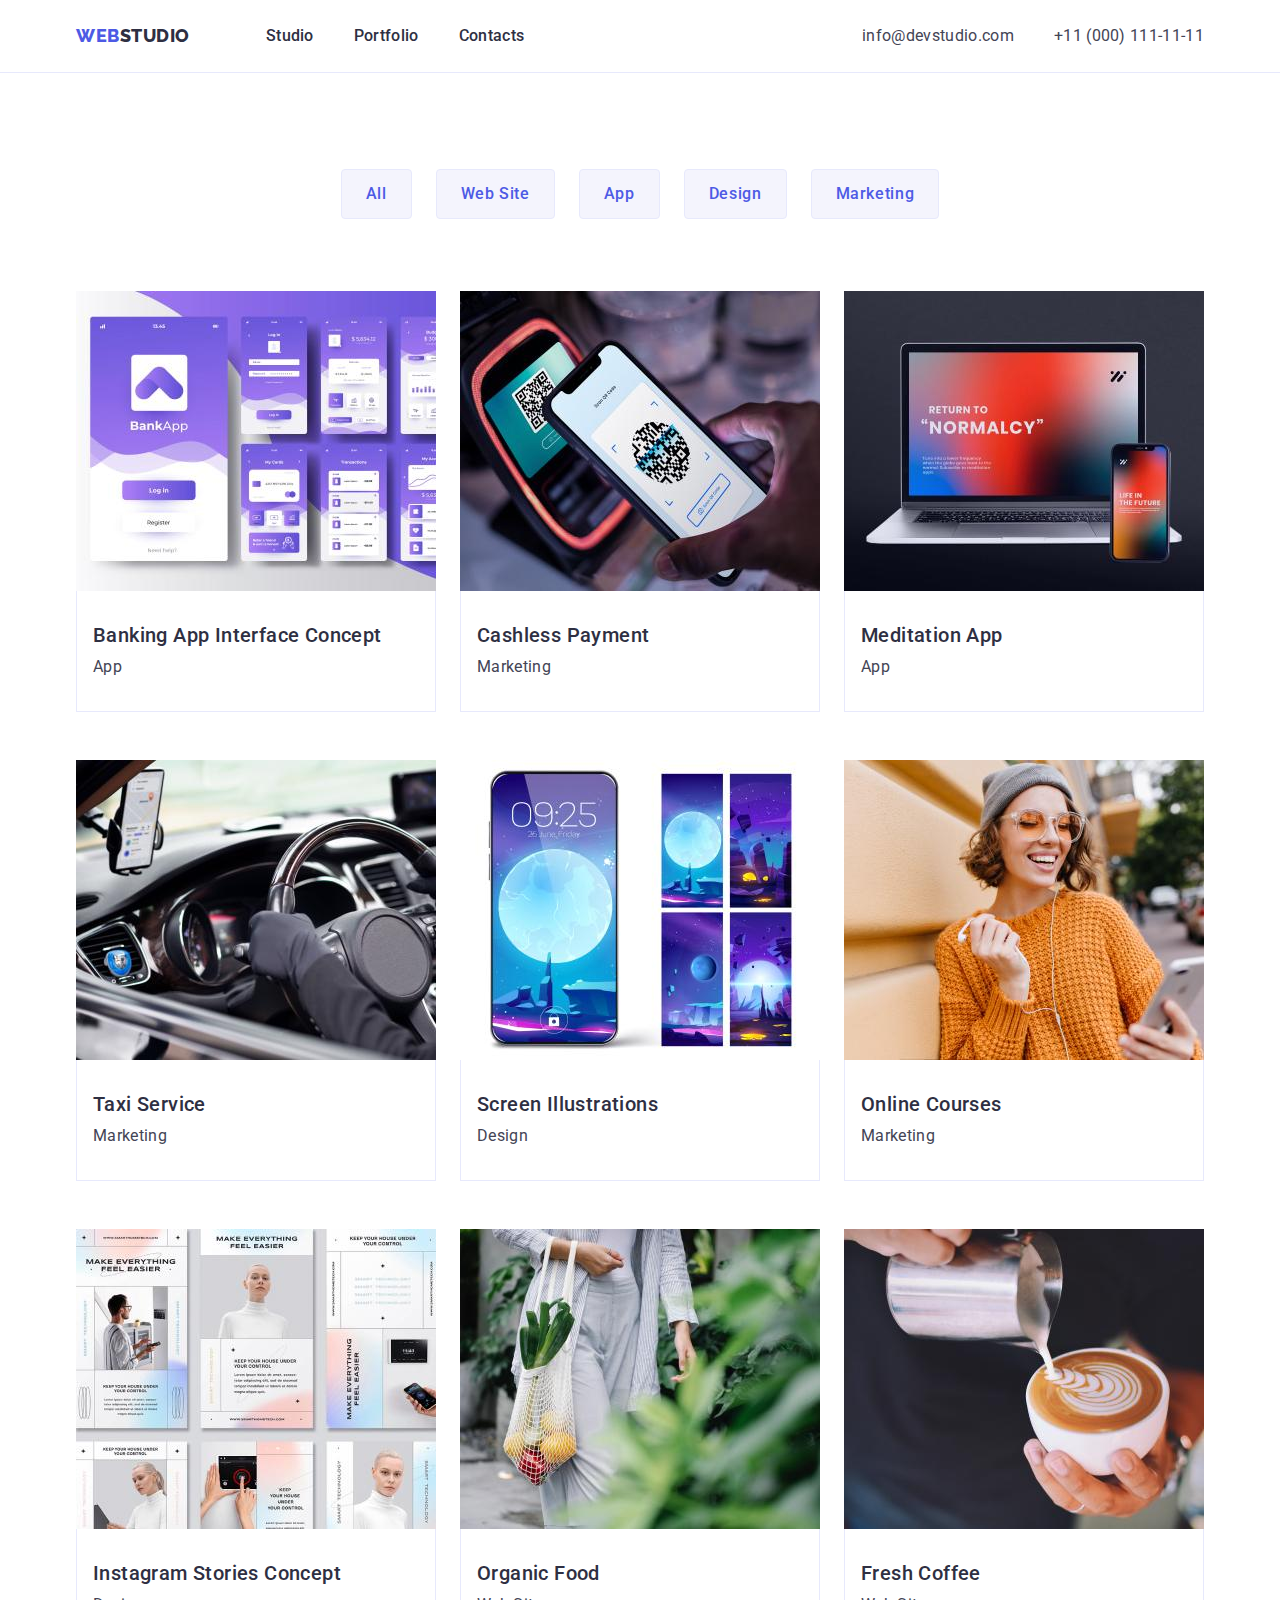
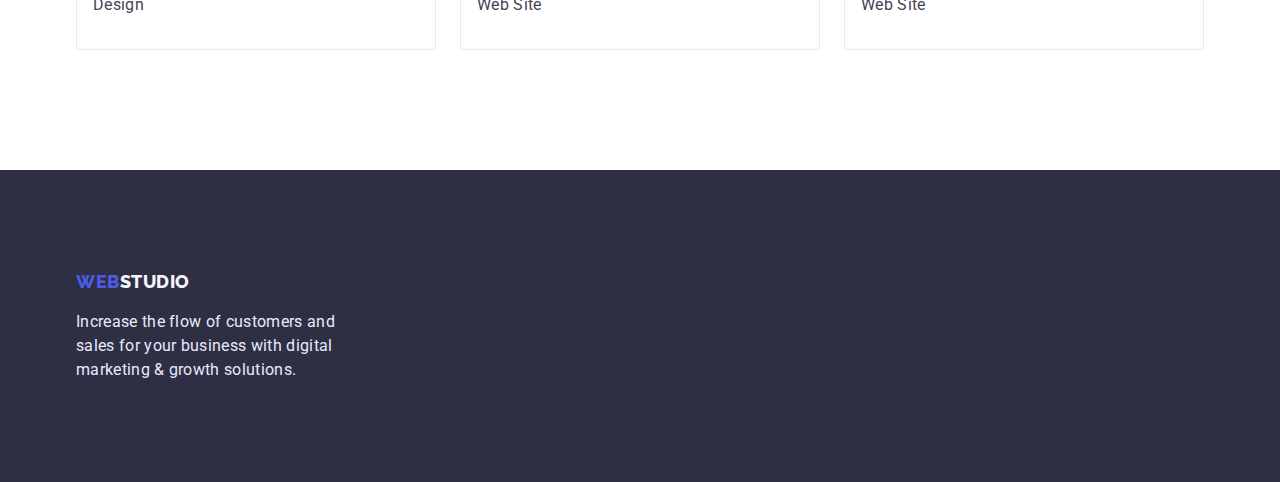
==== portfolio.html @ c978cc4f "Initial commit" ====
<!DOCTYPE html>
<html lang="en">
  <head>
    <meta charset="UTF-8" />
    <meta http-equiv="X-UA-Compatible" content="IE=edge" />
    <meta name="viewport" content="width=device-width, initial-scale=1.0" />
    <title>Портфоліо</title>

    <link rel="preconnect" href="https://fonts.googleapis.com" />
    <link rel="preconnect" href="https://fonts.gstatic.com" crossorigin />
    <link
      href="https://fonts.googleapis.com/css2?family=Montserrat:wght@400;700&family=Raleway:wght@800&display=swap"
      rel="stylesheet"
    />
    <link rel="preconnect" href="https://fonts.googleapis.com" />
    <link rel="preconnect" href="https://fonts.gstatic.com" crossorigin />
    <link
      href="https://fonts.googleapis.com/css2?family=Montserrat:wght@400;700&family=Raleway:wght@800&family=Roboto:wght@400;500;700;900&display=swap"
      rel="stylesheet"
    />
    <link
      rel="stylesheet"
      href="https://cdnjs.cloudflare.com/ajax/libs/modern-normalize/1.1.0/modern-normalize.min.css"
    />

    <link rel="stylesheet" href="./css/styles.css" />
  </head>
  <body>
    <header class="header-section">
      <div class="container direction">
        <nav class="direction">
          <a href="./index.html" class="logo">
            <span class="logo-a">Web<span class="logo-b">Studio</span></span>
          </a>
          <ul class="list direction">
            <li class="link-direction">
              <a href="./index.html" class="link">Studio</a>
            </li>
            <li class="link-direction">
              <a href="./portfolio.html" class="link">Portfolio</a>
            </li>
            <li class="link-direction"><a href="" class="link">Contacts</a></li>
          </ul>
        </nav>
        <address class="address-direction">
          <ul class="list direction">
            <li class="link-direction">
              <a href="mailto:info@devstudio.com" class="link"
                >info@devstudio.com</a
              >
            </li>
            <li class="link-direction">
              <a href="tel:+110001111111" class="link">+11 (000) 111-11-11</a>
            </li>
          </ul>
        </address>
      </div>
    </header>
    <main>
      <!-- ====================BUTTON==================== -->

      <section>
        <div class="container">
          <h1 class="hidden">Portfolio button</h1>
          <ul class="button-list list">
            <li class="button-item">
              <button type="button" class="button">All</button>
            </li>
            <li class="button-item">
              <button type="button" class="button">Web Site</button>
            </li>
            <li class="button-item">
              <button type="button" class="button">App</button>
            </li>
            <li class="button-item">
              <button type="button" class="button">Design</button>
            </li>
            <li class="button-item">
              <button type="button" class="button">Marketing</button>
            </li>
          </ul>
        </div>
      </section>

      <!-- ==================PORTFOLIO IMG================== -->

      <section class="section-list">
        <div class="container">
          <h2 class="hidden">Portfolio</h2>
          <ul class="list flex-items">
            <li class="flex-list">
              <img
                src="./images/img.jpg"
                alt="Banking App Interface Concept"
                width="360"
                height="300"
              />
              <div class="flex-text">
                <h3 class="items">Banking App Interface Concept</h3>
                <p class="text">App</p>
              </div>
            </li>
            <li class="flex-list">
              <img
                src="./images/phone.jpg"
                alt="Phone Cashless Payment"
                width="360"
                height="300"
              />
              <div class="flex-text">
                <h3 class="items">Cashless Payment</h3>
                <p class="text">Marketing</p>
              </div>
            </li>
            <li class="flex-list">
              <img
                src="./images/notebook.jpg"
                alt="Notebook"
                width="360"
                height="300"
              />
              <div class="flex-text">
                <h3 class="items">Meditation App</h3>
                <p class="text">App</p>
              </div>
            </li>
            <li class="flex-list">
              <img src="./images/car.jpg" alt="Taxi" width="360" height="300" />
              <div class="flex-text">
                <h3 class="items">Taxi Service</h3>
                <p class="text">Marketing</p>
              </div>
            </li>
            <li class="flex-list">
              <img
                src="./images/phonscreen.jpg"
                alt="Phone Screen Illustrations"
                width="360"
                height="300"
              />
              <div class="flex-text">
                <h3 class="items">Screen Illustrations</h3>
                <p class="text">Design</p>
              </div>
            </li>
            <li class="flex-list">
              <img
                src="./images/online.jpg"
                alt="Girl"
                width="360"
                height="300"
              />
              <div class="flex-text">
                <h3 class="items">Online Courses</h3>
                <p class="text">Marketing</p>
              </div>
            </li>
            <li class="flex-list">
              <img
                src="./images/app.jpg"
                alt="Stories on screen"
                width="360"
                height="300"
              />
              <div class="flex-text">
                <h3 class="items">Instagram Stories Concept</h3>
                <p class="text">Design</p>
              </div>
            </li>
            <li class="flex-list">
              <img
                src="./images/food.jpg"
                alt="Food"
                width="360"
                height="300"
              />
              <div class="flex-text">
                <h3 class="items">Organic Food</h3>
                <p class="text">Web Site</p>
              </div>
            </li>
            <li class="flex-list">
              <img
                src="./images/cofe.jpg"
                alt="Cup of Coffee"
                width="360"
                height="300"
              />
              <div class="flex-text">
                <h3 class="items">Fresh Coffee</h3>
                <p class="text">Web Site</p>
              </div>
            </li>
          </ul>
        </div>
      </section>
    </main>
    <footer class="layer">
      <div class="container logo-footer">
        <a href="./index.html">
          <span class="logo-a">Web<span class="logo-b">Studio</span></span>
        </a>
        <p class="slogan">
          Increase the flow of customers and sales for your business with
          digital marketing & growth solutions.
        </p>
      </div>
    </footer>
  </body>
</html>
---- css/styles.css ----
:root {
  --primary-text-color: #434455; /* SLATE */
  --primary-title-color: #2e2f42; /* Navy blue */
  --primary-brand-color: #4d5ae5; /* Iris */
  --pressed-state-color: #404bbf; /* OCEAN */
  --accent-color: #e7e9fc; /* cornflower */
  --light-color-button: #f4f4fd; /* CLOUD */
}

body {
  font-family: "Roboto", sans-serif;
  color: var(--primary-text-color);
  margin: 0;
}
a {
  text-decoration: none;
}

ul {
  margin: 0;
  padding: 0;
  list-style: none;
}
h1,
h2,
h3,
h4,
p {
  margin: 0;
}

img {
  display: block;
  max-width: 100%;
  height: auto;
}

.hidden {
  position: absolute;
  white-space: nowrap;
  width: 1px;
  height: 1px;
  overflow: hidden;
  border: 0;
  padding: 0;
  clip: rect(0 0 0 0);
  clip-path: inset(50%);
  margin: -1px;
}

.container {
  width: 1158px;
  margin-left: auto;
  margin-right: auto;
  padding-left: 15px;
  padding-right: 15px;
}

.section-list {
  padding-bottom: 120px;
}

/* Header */

.logo {
  margin-right: 76px;
  padding-top: 24px;
  padding-bottom: 24px;
}

.logo-a {
  font-family: "Raleway", sans-serif;
  font-weight: 800;
  font-size: 18px;
  line-height: 1.33;
  letter-spacing: 0.03em;
  text-transform: uppercase;
  color: var(--primary-brand-color);
}
.logo-b {
  color: var(--primary-title-color);
}

.direction {
  display: flex;
}

.header-section {
  border-bottom: 1px solid var(--accent-color);
}

.link {
  color: var(--primary-text-color);
  font-style: normal;
  padding-top: 24px;
  padding-bottom: 24px;
}

.link:hover,
.link:focus {
  color: var(--pressed-state-color);
}

header .direction {
  justify-content: space-between;
  align-items: center;
}

.link-direction:not(:last-child) {
  margin-right: 40px;
}

nav .link {
  font-weight: 500;
  font-size: 16px;
  line-height: 1.5;
  letter-spacing: 0.02em;
  color: var(--primary-title-color);
}

address .link {
  font-size: 16px;
  line-height: 1.5;
  letter-spacing: 0.02em;
}

.address-direction {
  margin-left: auto;
}

/* =======================Hero Section======================= */

.hero {
  background-color: var(--primary-title-color);
  height: 600px;
  text-align: center;
}

.title {
  display: flex;
  padding-top: 188px;
  justify-content: space-around;
  font-weight: 700;
  font-size: 56px;
  line-height: calc(60 / 56);
  text-align: center;
  letter-spacing: 0.02em;
  color: #ffffff;
}
.hero-title {
  display: flex;
  flex-wrap: wrap;
  margin-bottom: 48px;
  width: 496px;
}

.btn {
  padding-bottom: 188px;
}

.button-order {
  padding: 16px 32px;

  font-size: 16px;
  line-height: 1.5;
  font-weight: 500;
  letter-spacing: 0.04em;
  color: #ffffff;
  background-color: var(--primary-brand-color);
  cursor: pointer;

  box-shadow: 0px 4px 4px rgba(0, 0, 0, 0.15);
  border-radius: 4px;

  border-top-width: 0;
  border-right-width: 0;
  border-bottom-width: 0;
  border-left-width: 0;
}
.button-order:hover,
.button-order:focus {
  background-color: var(--pressed-state-color);
}

/*======================="Our advantages"======================= */

.list {
  display: flex;
  justify-content: space-between;
}

.list-container {
  padding-top: 120px;
}

.list-advantages {
  width: 264px;
}

.list-advantages:not(:last-child) {
  margin-right: 24px;
}
.items {
  font-weight: 500;
  font-size: 20px;
  line-height: 1.2;
  letter-spacing: 0.02em;
  color: var(--primary-title-color);
}

.text {
  margin-top: 8px;
  font-size: 16px;
  line-height: 1.5;
  letter-spacing: 0.02em;
}

/* =======================Head h2======================= */

.work {
  margin-bottom: 72px;

  font-weight: 700;
  font-size: 36px;
  line-height: 1.11;
  text-align: center;
  text-transform: capitalize;

  color: var(--primary-title-color);
}

.work-img {
  border: 1px solid var(--accent-color);
}

.work-img:not(:last-child) {
  margin-right: 24px;
}

/* =========================="Our Team"========================== */

.teem {
  background-color: var(--light-color-button);
}

.work-teem {
  padding-top: 120px;
  margin-bottom: 72px;
}

.center {
  text-align: center;
}

.teem-img:not(:last-child) {
  margin-right: 24px;
}

.teem-box {
  padding: 32px 16px;

  background-color: #ffffff;
  box-shadow: 0px 1px 6px rgba(46, 47, 66, 0.08),
    0px 1px 1px rgba(46, 47, 66, 0.16), 0px 2px 1px rgba(46, 47, 66, 0.08);
  border-radius: 0px 0px 4px 4px;
}

.worker {
  font-weight: 500;
  font-size: 20px;
  line-height: 1.2;
  text-align: center;
  letter-spacing: 0.02em;
  color: var(--primary-title-color);
}

/* ======================footer====================== */

.layer {
  background-color: var(--primary-title-color);
}

.logo-footer {
  padding-top: 100px;
  padding-bottom: 100px;
}

.layer .logo-b {
  color: var(--light-color-button);
}

.slogan {
  margin-top: 16px;
  font-size: 16px;
  line-height: 1.5;
  letter-spacing: 0.02em;
  color: var(--accent-color);
  width: 264px;
}

/* ===================Portfolio button=================== */

.button {
  display: flex;
  align-items: center;

  font-weight: 500;
  font-size: 16px;
  line-height: 1.5;
  letter-spacing: 0.04em;
  cursor: pointer;
  padding: 12px 24px;

  color: var(--primary-brand-color);
  background-color: var(--light-color-button);
  border: 1px solid var(--accent-color);
  border-radius: 4px;
}

.button-item:not(:last-child) {
  margin-right: 24px;
}

.button:hover,
.button:focus {
  background-color: var(--pressed-state-color);
  border: 1px solid var(--pressed-state-color);
  color: #ffffff;
}

.button-list.list {
  display: flex;
  justify-content: center;
  margin-left: auto;
  margin-right: auto;
  padding-top: 96px;
  padding-bottom: 72px;
}

/* ==================Portfolio list==================  */

.flex-items {
  display: flex;
  flex-wrap: wrap;
}

.flex-items:last-child {
  justify-content: flex-start;
}
/* :last-child - додав для кращого візуалу, якщо не буде по три в ряд */

.flex-list {
  justify-content: space-between;
  margin-left: 24px;
  margin-top: 48px;
}

.flex-list:nth-child(-n + 3) {
  margin-top: 0;
}

.flex-list:nth-child(3n + 1) {
  margin-left: 0;
}

.flex-text {
  padding-top: 32px;
  padding-bottom: 32px;
  padding-left: 16px;
  border-right: 1px solid var(--accent-color);
  border-bottom: 1px solid var(--accent-color);
  border-left: 1px solid var(--accent-color);
}
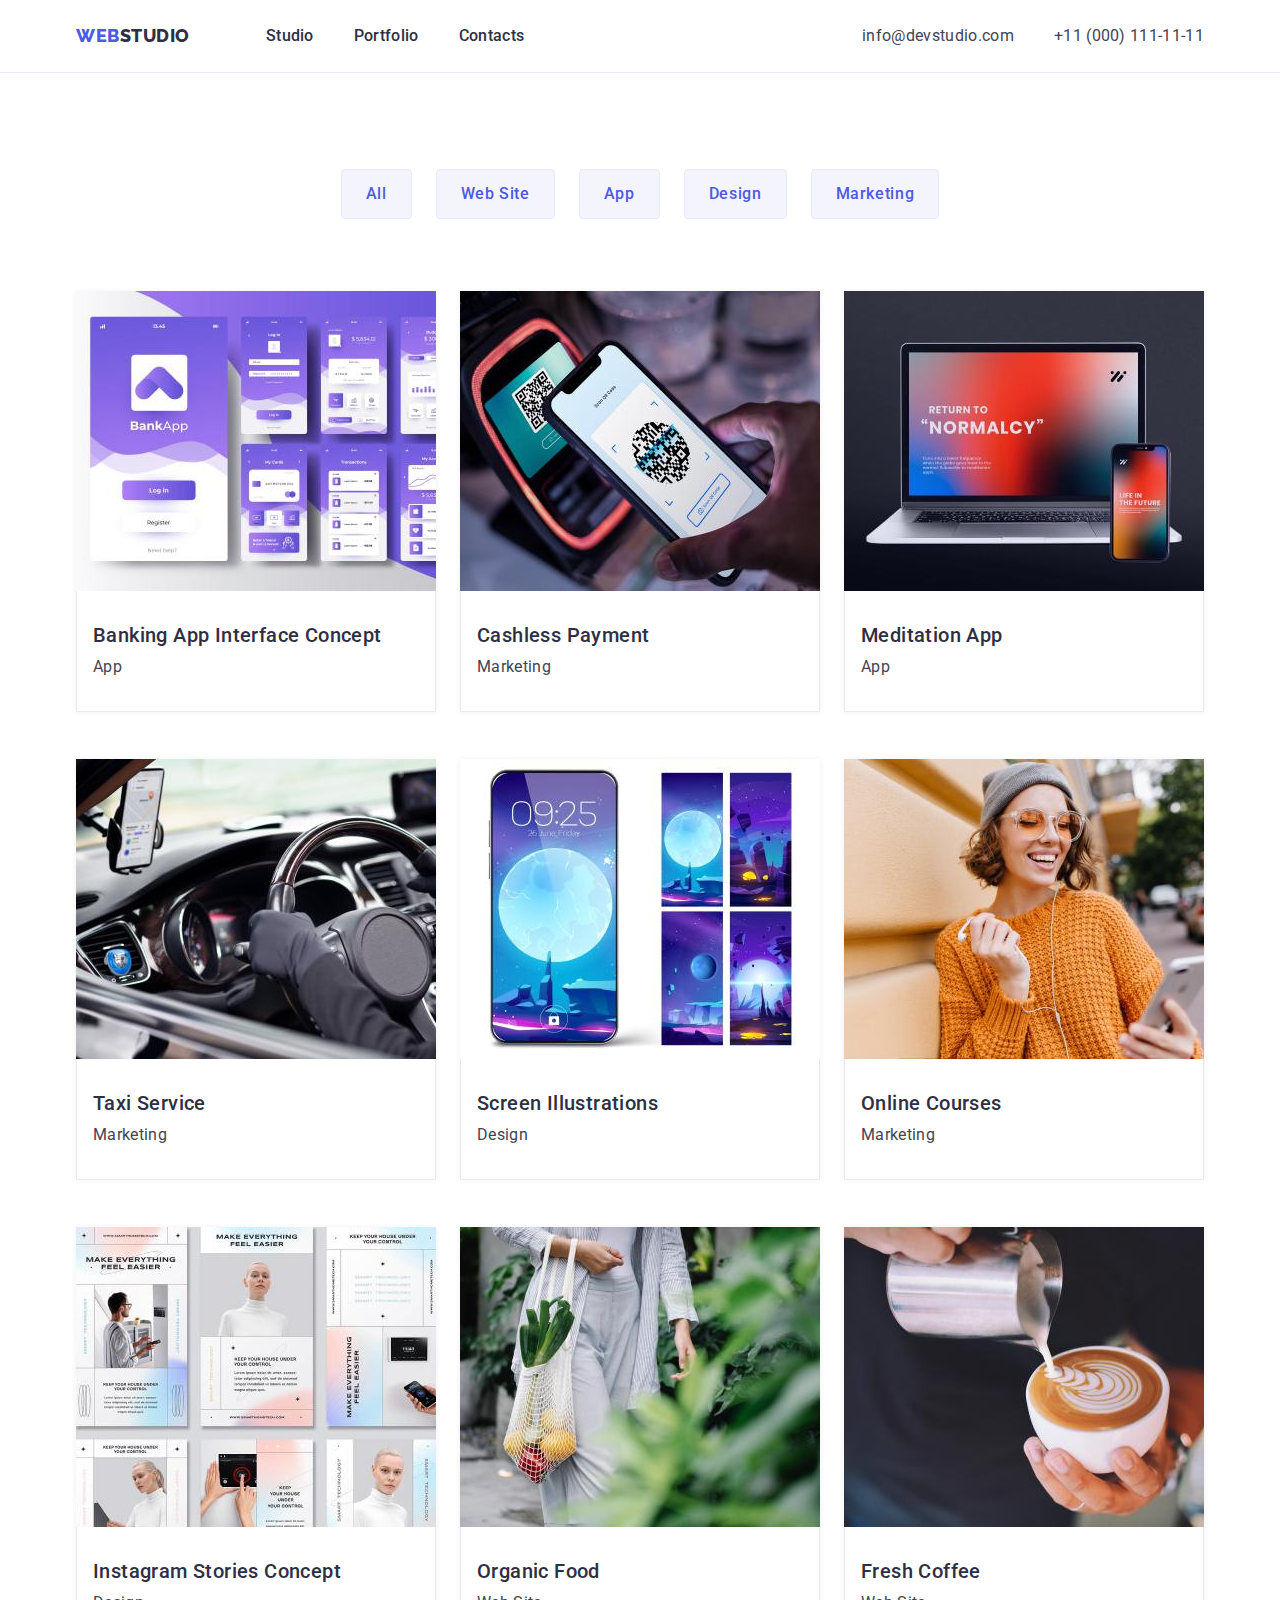
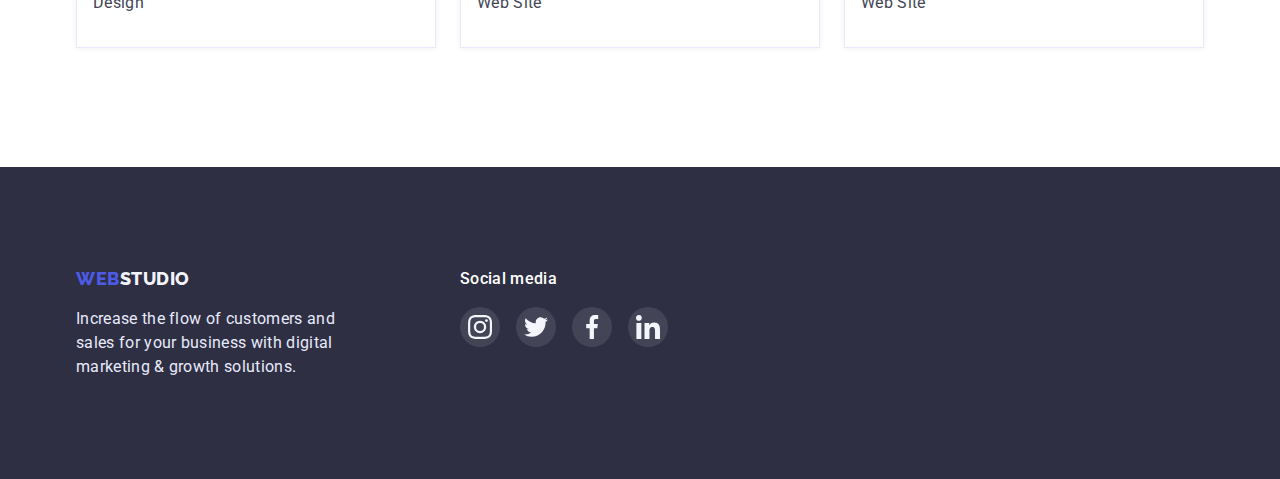
==== commit 9ba5227f: "Version 1.0" ====
--- a/portfolio.html
+++ b/portfolio.html
@@ -89,121 +89,179 @@
           <h2 class="hidden">Portfolio</h2>
           <ul class="list flex-items">
             <li class="flex-list">
-              <img
-                src="./images/img.jpg"
-                alt="Banking App Interface Concept"
-                width="360"
-                height="300"
-              />
-              <div class="flex-text">
-                <h3 class="items">Banking App Interface Concept</h3>
-                <p class="text">App</p>
-              </div>
-            </li>
-            <li class="flex-list">
-              <img
-                src="./images/phone.jpg"
-                alt="Phone Cashless Payment"
-                width="360"
-                height="300"
-              />
-              <div class="flex-text">
-                <h3 class="items">Cashless Payment</h3>
-                <p class="text">Marketing</p>
-              </div>
-            </li>
-            <li class="flex-list">
-              <img
-                src="./images/notebook.jpg"
-                alt="Notebook"
-                width="360"
-                height="300"
-              />
-              <div class="flex-text">
-                <h3 class="items">Meditation App</h3>
-                <p class="text">App</p>
-              </div>
-            </li>
-            <li class="flex-list">
-              <img src="./images/car.jpg" alt="Taxi" width="360" height="300" />
-              <div class="flex-text">
-                <h3 class="items">Taxi Service</h3>
-                <p class="text">Marketing</p>
-              </div>
-            </li>
-            <li class="flex-list">
-              <img
-                src="./images/phonscreen.jpg"
-                alt="Phone Screen Illustrations"
-                width="360"
-                height="300"
-              />
-              <div class="flex-text">
-                <h3 class="items">Screen Illustrations</h3>
-                <p class="text">Design</p>
-              </div>
-            </li>
-            <li class="flex-list">
-              <img
-                src="./images/online.jpg"
-                alt="Girl"
-                width="360"
-                height="300"
-              />
-              <div class="flex-text">
-                <h3 class="items">Online Courses</h3>
-                <p class="text">Marketing</p>
-              </div>
-            </li>
-            <li class="flex-list">
-              <img
-                src="./images/app.jpg"
-                alt="Stories on screen"
-                width="360"
-                height="300"
-              />
-              <div class="flex-text">
-                <h3 class="items">Instagram Stories Concept</h3>
-                <p class="text">Design</p>
-              </div>
-            </li>
-            <li class="flex-list">
-              <img
-                src="./images/food.jpg"
-                alt="Food"
-                width="360"
-                height="300"
-              />
-              <div class="flex-text">
-                <h3 class="items">Organic Food</h3>
-                <p class="text">Web Site</p>
-              </div>
-            </li>
-            <li class="flex-list">
-              <img
-                src="./images/cofe.jpg"
-                alt="Cup of Coffee"
-                width="360"
-                height="300"
-              />
-              <div class="flex-text">
-                <h3 class="items">Fresh Coffee</h3>
-                <p class="text">Web Site</p>
-              </div>
+              <a href="" class="flex-case">
+                <img
+                  src="./images/img.jpg"
+                  alt="Banking App Interface Concept"
+                  width="360"
+                  height="300"
+                />
+                <div class="flex-text">
+                  <h3 class="flex-list-items">Banking App Interface Concept</h3>
+                  <p class="text">App</p>
+                </div>
+              </a>
+            </li>
+            <li class="flex-list">
+              <a href="" class="flex-case">
+                <img
+                  src="./images/phone.jpg"
+                  alt="Phone Cashless Payment"
+                  width="360"
+                  height="300"
+                />
+                <div class="flex-text">
+                  <h3 class="flex-list-items">Cashless Payment</h3>
+                  <p class="text">Marketing</p>
+                </div>
+              </a>
+            </li>
+            <li class="flex-list">
+              <a href="" class="flex-case">
+                <img
+                  src="./images/notebook.jpg"
+                  alt="Notebook"
+                  width="360"
+                  height="300"
+                />
+                <div class="flex-text">
+                  <h3 class="flex-list-items">Meditation App</h3>
+                  <p class="text">App</p>
+                </div>
+              </a>
+            </li>
+            <li class="flex-list">
+              <a href="" class="flex-case">
+                <img
+                  src="./images/car.jpg"
+                  alt="Taxi"
+                  width="360"
+                  height="300"
+                />
+                <div class="flex-text">
+                  <h3 class="flex-list-items">Taxi Service</h3>
+                  <p class="text">Marketing</p>
+                </div>
+              </a>
+            </li>
+            <li class="flex-list">
+              <a href="" class="flex-case">
+                <img
+                  src="./images/phonscreen.jpg"
+                  alt="Phone Screen Illustrations"
+                  width="360"
+                  height="300"
+                />
+                <div class="flex-text">
+                  <h3 class="flex-list-items">Screen Illustrations</h3>
+                  <p class="text">Design</p>
+                </div>
+              </a>
+            </li>
+            <li class="flex-list">
+              <a href="" class="flex-case">
+                <img
+                  src="./images/online.jpg"
+                  alt="Girl"
+                  width="360"
+                  height="300"
+                />
+                <div class="flex-text">
+                  <h3 class="flex-list-items">Online Courses</h3>
+                  <p class="text">Marketing</p>
+                </div>
+              </a>
+            </li>
+            <li class="flex-list">
+              <a href="" class="flex-case">
+                <img
+                  src="./images/app.jpg"
+                  alt="Stories on screen"
+                  width="360"
+                  height="300"
+                />
+                <div class="flex-text">
+                  <h3 class="flex-list-items">Instagram Stories Concept</h3>
+                  <p class="text">Design</p>
+                </div>
+              </a>
+            </li>
+            <li class="flex-list">
+              <a href="" class="flex-case">
+                <img
+                  src="./images/food.jpg"
+                  alt="Food"
+                  width="360"
+                  height="300"
+                />
+                <div class="flex-text">
+                  <h3 class="flex-list-items">Organic Food</h3>
+                  <p class="text">Web Site</p>
+                </div>
+              </a>
+            </li>
+            <li class="flex-list">
+              <a href="" class="flex-case">
+                <img
+                  src="./images/cofe.jpg"
+                  alt="Cup of Coffee"
+                  width="360"
+                  height="300"
+                />
+                <div class="flex-text">
+                  <h3 class="flex-list-items">Fresh Coffee</h3>
+                  <p class="text">Web Site</p>
+                </div>
+              </a>
             </li>
           </ul>
         </div>
       </section>
     </main>
     <footer class="layer">
-      <div class="container logo-footer">
-        <a href="./index.html">
-          <span class="logo-a">Web<span class="logo-b">Studio</span></span>
-        </a>
-        <p class="slogan">
-          Increase the flow of customers and sales for your business with
-          digital marketing & growth solutions.
-        </p>
+      <div class="container footer-flex">
+        <div class="logo-footer">
+          <a href="./index.html">
+            <span class="logo-a">Web<span class="logo-b">Studio</span></span>
+          </a>
+          <p class="slogan">
+            Increase the flow of customers and sales for your business with
+            digital marketing & growth solutions.
+          </p>
+        </div>
+        <div class="social-container">
+          <h2 class="footer-social">Social media</h2>
+          <ul class="footer-icon">
+            <li class="footer-icon-list">
+              <a href="" class="footer-icon-link">
+                <svg width="24" height="24">
+                  <use href="./images/icons.svg#instagram"></use>
+                </svg>
+              </a>
+            </li>
+            <li class="footer-icon-list">
+              <a href="" class="footer-icon-link">
+                <svg width="24" height="24">
+                  <use href="./images/icons.svg#twitter"></use>
+                </svg>
+              </a>
+            </li>
+            <li class="footer-icon-list">
+              <a href="" class="footer-icon-link">
+                <svg width="24" height="24">
+                  <use href="./images/icons.svg#facebook"></use>
+                </svg>
+              </a>
+            </li>
+            <li class="footer-icon-list">
+              <a href="" class="footer-icon-link">
+                <svg width="24" height="24">
+                  <use href="./images/icons.svg#linkedin"></use>
+                </svg>
+              </a>
+            </li>
+          </ul>
+        </div>
       </div>
     </footer>
   </body>
--- a/css/styles.css
+++ b/css/styles.css
@@ -131,9 +131,19 @@
 /* =======================Hero Section======================= */
 
 .hero {
-  background-color: var(--primary-title-color);
   height: 600px;
   text-align: center;
+
+  background-image: linear-gradient(
+      rgba(46, 47, 66, 0.7),
+      rgba(46, 47, 66, 0.7)
+    ),
+    url(../images/hero.jpg);
+  background-color: var(--primary-title-color);
+
+  background-repeat: no-repeat;
+  background-position: center;
+  background-size: contain;
 }
 
 .title {
@@ -200,7 +210,19 @@
 .list-advantages:not(:last-child) {
   margin-right: 24px;
 }
+
+.advantages-items {
+  display: flex;
+  justify-content: center;
+  align-items: center;
+  width: 264px;
+  height: 112px;
+  border-radius: 4px;
+  background-color: var(--light-color-button);
+}
+
 .items {
+  margin-top: 8px;
   font-weight: 500;
   font-size: 20px;
   line-height: 1.2;
@@ -252,19 +274,21 @@
   text-align: center;
 }
 
-.teem-img:not(:last-child) {
-  margin-right: 24px;
-}
-
-.teem-box {
-  padding: 32px 16px;
-
+.teem-img {
   background-color: #ffffff;
   box-shadow: 0px 1px 6px rgba(46, 47, 66, 0.08),
     0px 1px 1px rgba(46, 47, 66, 0.16), 0px 2px 1px rgba(46, 47, 66, 0.08);
   border-radius: 0px 0px 4px 4px;
 }
 
+.teem-img:not(:last-child) {
+  margin-right: 24px;
+}
+
+.teem-box {
+  padding: 32px 16px;
+}
+
 .worker {
   font-weight: 500;
   font-size: 20px;
@@ -274,10 +298,84 @@
   color: var(--primary-title-color);
 }
 
+.teem-icon {
+  display: flex;
+  margin-top: 8px;
+  gap: 24px;
+}
+
+.teem-icon-link {
+  display: flex;
+  justify-content: center;
+  align-items: center;
+  width: 40px;
+  height: 40px;
+
+  border-radius: 50px;
+  background-color: var(--primary-brand-color);
+}
+
+.teem-icon-link:hover,
+.teem-icon-link:focus {
+  background-color: var(--pressed-state-color);
+}
+
+/* .teem-icon-list:not(:last-child) {
+  margin-right: 24px;
+} */
+
+.customers-list {
+  padding-top: 130px;
+}
+
+.customers-list-icon {
+  display: flex;
+  gap: 24px;
+  justify-content: center;
+  padding-bottom: 120px;
+}
+
+.customers-icon {
+  text-align: center;
+}
+
+/* .customers-icon:not(:last-child) {
+  margin-right: 24px;
+} */
+
+.customers-icon-link {
+  display: flex;
+  justify-content: center;
+  align-items: center;
+}
+
+.customers-icon-list {
+  border: 1px solid #8e8f99;
+  border-radius: 4px;
+  padding-top: 16px;
+  padding-left: 32px;
+  padding-bottom: 16px;
+  padding-right: 32px;
+  fill: #8e8f99;
+  width: 168px;
+  height: 88px;
+}
+
+.customers-icon-list:hover,
+.customers-icon-list:focus {
+  fill: var(--pressed-state-color);
+  border-color: var(--pressed-state-color);
+}
+
 /* ======================footer====================== */
 
 .layer {
+  display: flex;
   background-color: var(--primary-title-color);
+}
+
+.footer-flex {
+  display: flex;
 }
 
 .logo-footer {
@@ -296,6 +394,42 @@
   letter-spacing: 0.02em;
   color: var(--accent-color);
   width: 264px;
+}
+
+.social-container {
+  padding-top: 100px;
+  padding-bottom: 130px;
+  margin-left: 120px;
+}
+
+.footer-social {
+  font-weight: 500;
+  font-size: 16px;
+  line-height: 1.5;
+  letter-spacing: 0.02em;
+  color: #ffffff;
+}
+
+.footer-icon {
+  display: flex;
+  margin-top: 16px;
+  gap: 16px;
+}
+
+.footer-icon-link {
+  display: flex;
+  justify-content: center;
+  align-items: center;
+  width: 40px;
+  height: 40px;
+
+  border-radius: 50px;
+  background-color: rgba(255, 255, 255, 0.1);
+}
+
+.footer-icon-link:hover,
+.footer-icon-link:focus {
+  background-color: #31d0aa;
 }
 
 /* ===================Portfolio button=================== */
@@ -326,6 +460,10 @@
   background-color: var(--pressed-state-color);
   border: 1px solid var(--pressed-state-color);
   color: #ffffff;
+
+  box-shadow: 0px 3px 1px rgba(0, 0, 0, 0.1), 0px 2px 1px rgba(0, 0, 0, 0.08),
+    0px 2px 2px rgba(0, 0, 0, 0.12);
+  border-radius: 4px;
 }
 
 .button-list.list {
@@ -350,9 +488,30 @@
 /* :last-child - додав для кращого візуалу, якщо не буде по три в ряд */
 
 .flex-list {
-  justify-content: space-between;
+  width: 360px;
+  height: 420px;
+  flex-basis: calc((100% - 48px) / 3);
+
   margin-left: 24px;
   margin-top: 48px;
+
+  box-shadow: 0px 1px 6px rgba(46, 47, 66, 0.08);
+}
+
+.flex-case {
+  display: block;
+  width: inherit;
+  height: inherit;
+}
+
+.flex-case:hover .flex-text,
+.flex-case:focus .flex-text {
+  cursor: pointer;
+  border-left: 0.5px solid var(--light-color-button);
+  border-right: 0.5px solid var(--light-color-button);
+  border-bottom: 0.5px solid var(--light-color-button);
+  box-shadow: 0px 1px 6px rgba(46, 47, 66, 0.08),
+    0px 1px 1px rgba(46, 47, 66, 0.16), 0px 2px 1px rgba(46, 47, 66, 0.08);
 }
 
 .flex-list:nth-child(-n + 3) {
@@ -371,3 +530,15 @@
   border-bottom: 1px solid var(--accent-color);
   border-left: 1px solid var(--accent-color);
 }
+
+.flex-text .text {
+  color: var(--primary-text-color);
+}
+
+.flex-list-items {
+  font-weight: 500;
+  font-size: 20px;
+  line-height: 1.2;
+  letter-spacing: 0.02em;
+  color: var(--primary-title-color);
+}
